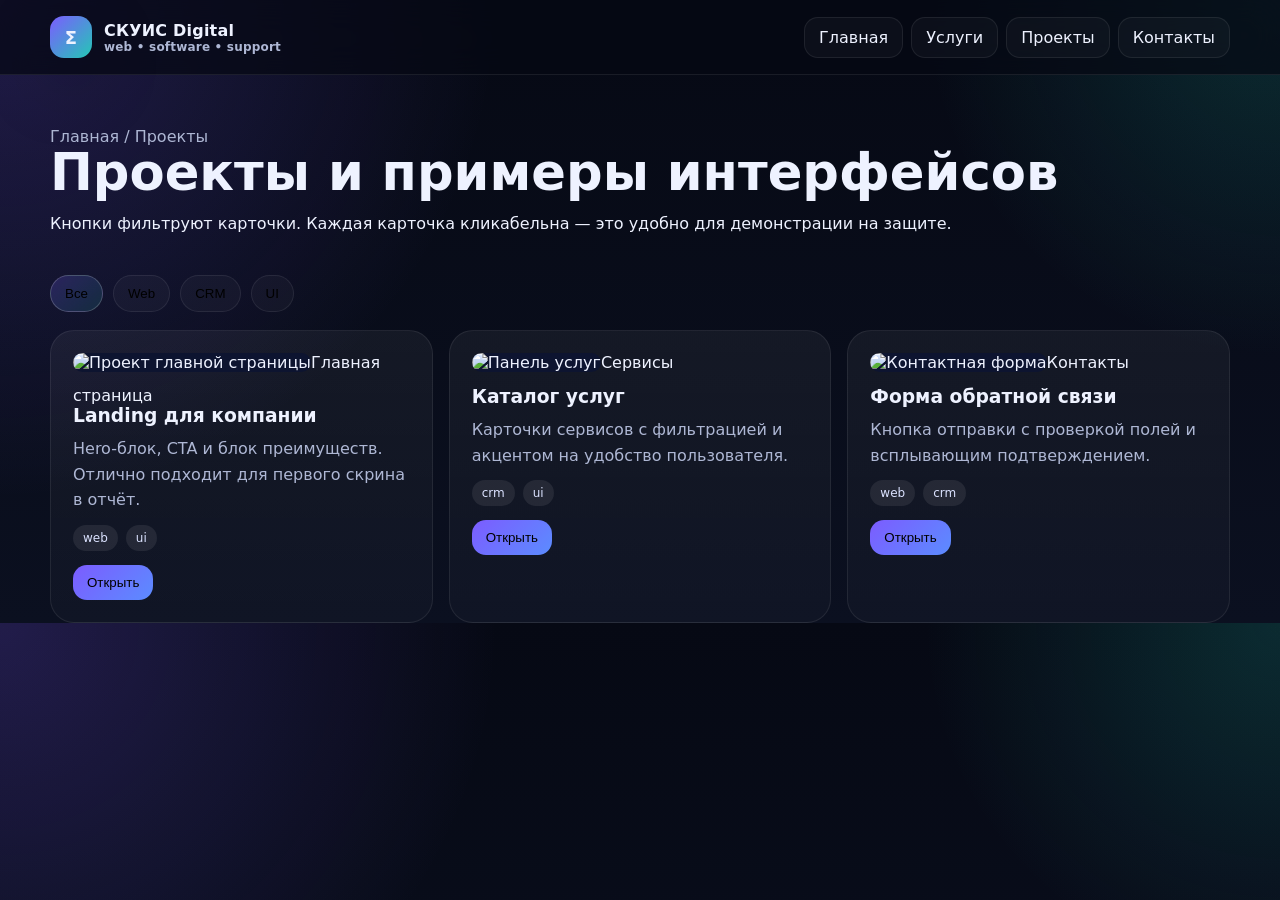
==== projects.html @ 8e1784c7 "Add files via upload" ====
<!doctype html>
<html lang="ru">
<head>
  <meta charset="utf-8" />
  <meta name="viewport" content="width=device-width, initial-scale=1" />
  <title>СКУИС Digital — проекты</title>
  <link rel="stylesheet" href="style.css" />
</head>
<body>

    <div class="nav">
      <div class="container">
        <div class="nav-inner">
          <a class="brand" href="index.html">
            <div class="brand-mark"><span>Σ</span></div>
            <div>
              <div>СКУИС Digital</div>
              <div style="font-size:12px;color:var(--muted)">web • software • support</div>
            </div>
          </a>
          <div class="nav-links">
            <a href="index.html">Главная</a>
            <a href="services.html">Услуги</a>
            <a href="projects.html">Проекты</a>
            <a href="contacts.html">Контакты</a>
          </div>
          <button class="btn nav-toggle" data-menu-toggle>Меню</button>
        </div>
        <div class="mobile-menu">
          <a href="index.html">Главная</a>
          <a href="services.html">Услуги</a>
          <a href="projects.html">Проекты</a>
          <a href="contacts.html">Контакты</a>
        </div>
      </div>
    </div>

<main class="container">
  <div class="page-title">
    <div class="breadcrumbs">Главная / Проекты</div>
    <h1>Проекты и примеры интерфейсов</h1>
    <p class="section-lead">Кнопки фильтруют карточки. Каждая карточка кликабельна — это удобно для демонстрации на защите.</p>
  </div>
  <div class="project-toolbar">
    <button class="tab active" data-filter="all">Все</button>
    <button class="tab" data-filter="web">Web</button>
    <button class="tab" data-filter="crm">CRM</button>
    <button class="tab" data-filter="ui">UI</button>
  </div>
  <section class="project-grid">
    <article class="card project-card" data-project="web ui">
      <img alt="Проект главной страницы" src="data:image/svg+xml;utf8,<svg xmlns='http://www.w3.org/2000/svg' width='1200' height='700'><rect width='100%25' height='100%25' fill='%23131b33'/><circle cx='240' cy='180' r='120' fill='%237c5cff' fill-opacity='.55'/><circle cx='930' cy='170' r='140' fill='%2323c8b5' fill-opacity='.35'/><rect x='120' y='230' width='760' height='280' rx='28' fill='%230b1020' stroke='%23ffffff' stroke-opacity='.08'/><rect x='160' y='270' width='280' height='28' rx='14' fill='%237c5cff'/><rect x='160' y='318' width='540' height='20' rx='10' fill='%23dbe2ff' fill-opacity='.2'/></svg>' />
      <span class="tag">Главная страница</span>
      <h3>Landing для компании</h3>
      <p>Hero-блок, CTA и блок преимуществ. Отлично подходит для первого скрина в отчёт.</p>
      <div class="meta"><span>web</span><span>ui</span></div>
      <div style="margin-top:14px"><button class="btn btn-primary" data-open-modal="Landing page">Открыть</button></div>
    </article>
    <article class="card project-card" data-project="crm ui">
      <img alt="Панель услуг" src="data:image/svg+xml;utf8,<svg xmlns='http://www.w3.org/2000/svg' width='1200' height='700'><rect width='100%25' height='100%25' fill='%23131b33'/><rect x='80' y='80' width='1040' height='540' rx='28' fill='%230d1430' stroke='%23ffffff' stroke-opacity='.08'/><rect x='130' y='130' width='230' height='42' rx='20' fill='%231dd1a1'/><rect x='130' y='200' width='300' height='20' rx='10' fill='%23dbe2ff' fill-opacity='.18'/><rect x='130' y='250' width='860' height='72' rx='18' fill='%23ffffff' fill-opacity='.05'/><rect x='130' y='340' width='860' height='72' rx='18' fill='%23ffffff' fill-opacity='.05'/><rect x='130' y='430' width='860' height='72' rx='18' fill='%23ffffff' fill-opacity='.05'/></svg>' />
      <span class="tag">Сервисы</span>
      <h3>Каталог услуг</h3>
      <p>Карточки сервисов с фильтрацией и акцентом на удобство пользователя.</p>
      <div class="meta"><span>crm</span><span>ui</span></div>
      <div style="margin-top:14px"><button class="btn btn-primary" data-open-modal="Services catalog">Открыть</button></div>
    </article>
    <article class="card project-card" data-project="web crm">
      <img alt="Контактная форма" src="data:image/svg+xml;utf8,<svg xmlns='http://www.w3.org/2000/svg' width='1200' height='700'><rect width='100%25' height='100%25' fill='%23131b33'/><rect x='120' y='100' width='960' height='500' rx='30' fill='%2312182d' stroke='%23ffffff' stroke-opacity='.08'/><rect x='180' y='170' width='420' height='28' rx='14' fill='%237c5cff'/><rect x='180' y='230' width='680' height='26' rx='13' fill='%23dbe2ff' fill-opacity='.18'/><rect x='180' y='280' width='640' height='26' rx='13' fill='%23dbe2ff' fill-opacity='.18'/><rect x='180' y='420' width='220' height='54' rx='18' fill='%2323c8b5'/></svg>' />
      <span class="tag">Контакты</span>
      <h3>Форма обратной связи</h3>
      <p>Кнопка отправки с проверкой полей и всплывающим подтверждением.</p>
      <div class="meta"><span>web</span><span>crm</span></div>
      <div style="margin-top:14px"><button class="btn btn-primary" data-open-modal="Contact form">Открыть</button></div>
    </article>
  </section>
</main>

<div class="toast"></div>
<script src="app.js"></script>
</body>
</html>
---- style.css ----
:root{
  --bg:#0b1020;
  --bg2:#11182d;
  --card:#131b33;
  --card2:#18213d;
  --text:#eef2ff;
  --muted:#aeb7d4;
  --line:rgba(255,255,255,.08);
  --accent:#7c5cff;
  --accent2:#23c8b5;
  --warning:#ffb84d;
  --shadow: 0 24px 70px rgba(0,0,0,.28);
}
*{box-sizing:border-box}
html{scroll-behavior:smooth}
body{
  margin:0;
  font-family: Inter, system-ui, -apple-system, Segoe UI, Roboto, Arial, sans-serif;
  background:
    radial-gradient(circle at top left, rgba(124,92,255,.23), transparent 35%),
    radial-gradient(circle at top right, rgba(35,200,181,.18), transparent 25%),
    linear-gradient(180deg, #060914 0%, var(--bg) 100%);
  color:var(--text);
}
a{color:inherit; text-decoration:none}
.container{width:min(1180px, calc(100% - 32px)); margin:0 auto}
.nav{
  position:sticky; top:0; z-index:50;
  backdrop-filter: blur(16px);
  background: rgba(6,9,20,.72);
  border-bottom:1px solid var(--line);
}
.nav-inner{display:flex; align-items:center; justify-content:space-between; gap:16px; padding:16px 0}
.brand{display:flex; align-items:center; gap:12px; font-weight:800; letter-spacing:.2px}
.brand-mark{
  width:42px; height:42px; border-radius:14px;
  background: linear-gradient(135deg, var(--accent), var(--accent2));
  display:grid; place-items:center; box-shadow: var(--shadow);
}
.brand-mark span{font-size:18px; font-weight:900}
.nav-links{display:flex; align-items:center; gap:8px; flex-wrap:wrap}
.nav-links a, .btn{
  border:1px solid var(--line); background:rgba(255,255,255,.03);
  padding:10px 14px; border-radius:14px; transition:.2s ease; cursor:pointer;
}
.nav-links a:hover, .btn:hover{transform: translateY(-1px); border-color: rgba(255,255,255,.18); background:rgba(255,255,255,.06)}
.btn-primary{background: linear-gradient(135deg, var(--accent), #5b8cff); border:none}
.btn-secondary{background: linear-gradient(135deg, rgba(35,200,181,.18), rgba(35,200,181,.08));}
.hero{padding:56px 0 28px}
.hero-grid{display:grid; grid-template-columns: 1.2fr .8fr; gap:24px; align-items:stretch}
.panel{
  border:1px solid var(--line); background: linear-gradient(180deg, rgba(255,255,255,.04), rgba(255,255,255,.025));
  border-radius:28px; box-shadow: var(--shadow);
}
.hero-copy{padding:34px}
.kicker{display:inline-flex; align-items:center; gap:10px; color:var(--muted); font-size:14px; letter-spacing:.14em; text-transform:uppercase}
.kicker:before{content:''; width:10px; height:10px; border-radius:99px; background:var(--accent2); box-shadow:0 0 0 6px rgba(35,200,181,.12)}
h1{font-size: clamp(38px, 5vw, 70px); line-height:1.02; margin:16px 0 18px}
.lead{color:var(--muted); font-size:18px; line-height:1.6; max-width:58ch}
.hero-actions{display:flex; gap:12px; flex-wrap:wrap; margin-top:26px}
.stats{display:grid; grid-template-columns:repeat(3,1fr); gap:12px; margin-top:28px}
.stat{padding:18px; border-radius:22px; background:rgba(255,255,255,.04); border:1px solid var(--line)}
.stat b{display:block; font-size:24px; margin-bottom:6px}
.stat span{color:var(--muted); font-size:14px}
.hero-side{padding:20px; display:grid; gap:14px}
.mini-card{padding:18px; border-radius:22px; background: linear-gradient(180deg, rgba(124,92,255,.15), rgba(255,255,255,.03)); border:1px solid var(--line)}
.code-window{padding:18px; border-radius:22px; background:linear-gradient(180deg, #0d1430, #090d1b); border:1px solid rgba(255,255,255,.08)}
.window-top{display:flex; gap:8px; margin-bottom:14px}
.dot{width:10px;height:10px;border-radius:50%}
.dot.red{background:#ff6b6b}.dot.yellow{background:#ffd166}.dot.green{background:#1dd1a1}
.code{font-family: ui-monospace, SFMono-Regular, Menlo, Consolas, monospace; color:#bfe9ff; font-size:13px; line-height:1.6; white-space:pre-wrap}
.section{padding:28px 0}
.section h2{margin:0 0 14px; font-size:32px}
.section p.section-lead{margin:0 0 20px; color:var(--muted); max-width:72ch; line-height:1.6}
.grid-3{display:grid; grid-template-columns:repeat(3,1fr); gap:16px}
.card{padding:22px; border-radius:24px; background: linear-gradient(180deg, rgba(255,255,255,.05), rgba(255,255,255,.025)); border:1px solid var(--line)}
.card h3{margin:0 0 10px}
.card p{margin:0; color:var(--muted); line-height:1.6}
.tag{display:inline-block; margin-bottom:12px; padding:6px 10px; border-radius:999px; background:rgba(124,92,255,.15); color:#d8ceff; font-size:12px}
.split{display:grid; grid-template-columns: 1fr 1fr; gap:18px; align-items:start}
.list{display:grid; gap:10px}
.item{display:flex; gap:12px; align-items:flex-start; padding:14px 16px; border-radius:18px; background:rgba(255,255,255,.03); border:1px solid var(--line)}
.check{width:24px;height:24px;border-radius:8px;background:rgba(35,200,181,.16); color:#8ff4e8; display:grid; place-items:center; font-weight:900; flex:none; margin-top:1px}
.footer{padding:32px 0 54px; color:var(--muted); border-top:1px solid var(--line); margin-top:12px}
.hero-graphic{padding:16px; display:grid; place-items:center}
.canvas{
  width:100%; min-height:360px; border-radius:26px; position:relative; overflow:hidden;
  background:
    radial-gradient(circle at 20% 20%, rgba(124,92,255,.32), transparent 24%),
    radial-gradient(circle at 80% 24%, rgba(35,200,181,.24), transparent 22%),
    linear-gradient(180deg, rgba(14,20,40,.95), rgba(7,11,20,.98));
  border:1px solid rgba(255,255,255,.08);
}
.orb{position:absolute; border-radius:50%; filter: blur(2px)}
.orb.one{width:140px;height:140px; left:16px; top:22px; background:radial-gradient(circle at 30% 30%, rgba(255,255,255,.25), transparent 32%), linear-gradient(135deg, rgba(124,92,255,.65), rgba(35,200,181,.25))}
.orb.two{width:100px;height:100px; right:22px; top:42px; background:linear-gradient(135deg, rgba(35,200,181,.55), rgba(124,92,255,.2))}
.orb.three{width:180px;height:180px; right:40px; bottom:18px; background:radial-gradient(circle, rgba(255,255,255,.15), transparent 55%), linear-gradient(135deg, rgba(91,140,255,.45), rgba(124,92,255,.18))}
.mock-grid{position:absolute; inset:22px; border-radius:22px; background: linear-gradient(180deg, rgba(255,255,255,.06), rgba(255,255,255,.02)); border:1px solid rgba(255,255,255,.08); padding:18px; display:grid; grid-template-columns:1fr 1fr; grid-template-rows:auto 1fr auto; gap:12px}
.mock-top{grid-column:1/3; display:flex; justify-content:space-between; align-items:center}
.pill{padding:8px 12px; border-radius:999px; background:rgba(255,255,255,.08); font-size:12px; color:#d8def7}
.dashboard{grid-column:1/3; display:grid; grid-template-columns:1.1fr .9fr; gap:12px; min-height:260px}
.box{border-radius:18px; border:1px solid rgba(255,255,255,.08); background:rgba(5,10,20,.42); padding:14px}
.bar{height:12px; border-radius:999px; background:linear-gradient(90deg, var(--accent), var(--accent2)); margin:10px 0}
.chart{display:grid; align-items:end; grid-template-columns:repeat(6,1fr); gap:8px; height:100%}
.chart div{border-radius:12px 12px 6px 6px; background:linear-gradient(180deg, rgba(35,200,181,.95), rgba(124,92,255,.75))}
.nav-toggle{display:none}
.mobile-menu{display:none}
.page-title{padding:42px 0 14px}
.page-title h1{font-size: clamp(34px, 4vw, 54px); margin:0}
.breadcrumbs{color:var(--muted); margin-top:10px}
.service-tabs{display:flex; flex-wrap:wrap; gap:10px; margin-bottom:18px}
.tab{padding:10px 14px; border-radius:999px; border:1px solid var(--line); background:rgba(255,255,255,.03); cursor:pointer}
.tab.active{background:linear-gradient(135deg, rgba(124,92,255,.22), rgba(35,200,181,.14)); border-color: rgba(255,255,255,.2)}
.project-toolbar{display:flex; gap:10px; flex-wrap:wrap; margin:12px 0 18px}
.project-grid{display:grid; grid-template-columns:repeat(3,1fr); gap:16px}
.project-card{overflow:hidden}
.project-card img{width:100%; height:170px; object-fit:cover; border-radius:18px; margin-bottom:14px; background:#0d1430}
.project-card .meta{display:flex; gap:8px; flex-wrap:wrap; margin-top:12px}
.meta span{font-size:12px; padding:6px 10px; border-radius:999px; background:rgba(255,255,255,.08); color:#dbe2ff}
.form{display:grid; gap:12px}
.input, textarea, select{
  width:100%; background:rgba(255,255,255,.04); border:1px solid var(--line); color:var(--text);
  padding:14px 16px; border-radius:16px; font:inherit;
}
textarea{min-height:130px; resize:vertical}
.helper{color:var(--muted); font-size:14px}
.toast{position:fixed; right:20px; bottom:20px; z-index:80; background:rgba(13,18,34,.94); border:1px solid rgba(255,255,255,.1); padding:14px 16px; border-radius:16px; box-shadow: var(--shadow); display:none}
.toast.show{display:block; animation: pop .25s ease}
@keyframes pop{from{transform:translateY(12px); opacity:.2}to{transform:none; opacity:1}}
@media (max-width: 980px){
  .hero-grid,.split,.grid-3,.project-grid{grid-template-columns:1fr}
  .stats{grid-template-columns:1fr}
  .nav-links{display:none}
  .nav-toggle{display:inline-flex}
  .mobile-menu{display:none; padding-bottom:16px}
  .mobile-menu.open{display:grid; gap:8px}
  .mobile-menu a{padding:12px 14px; border-radius:14px; background:rgba(255,255,255,.03); border:1px solid var(--line)}
}
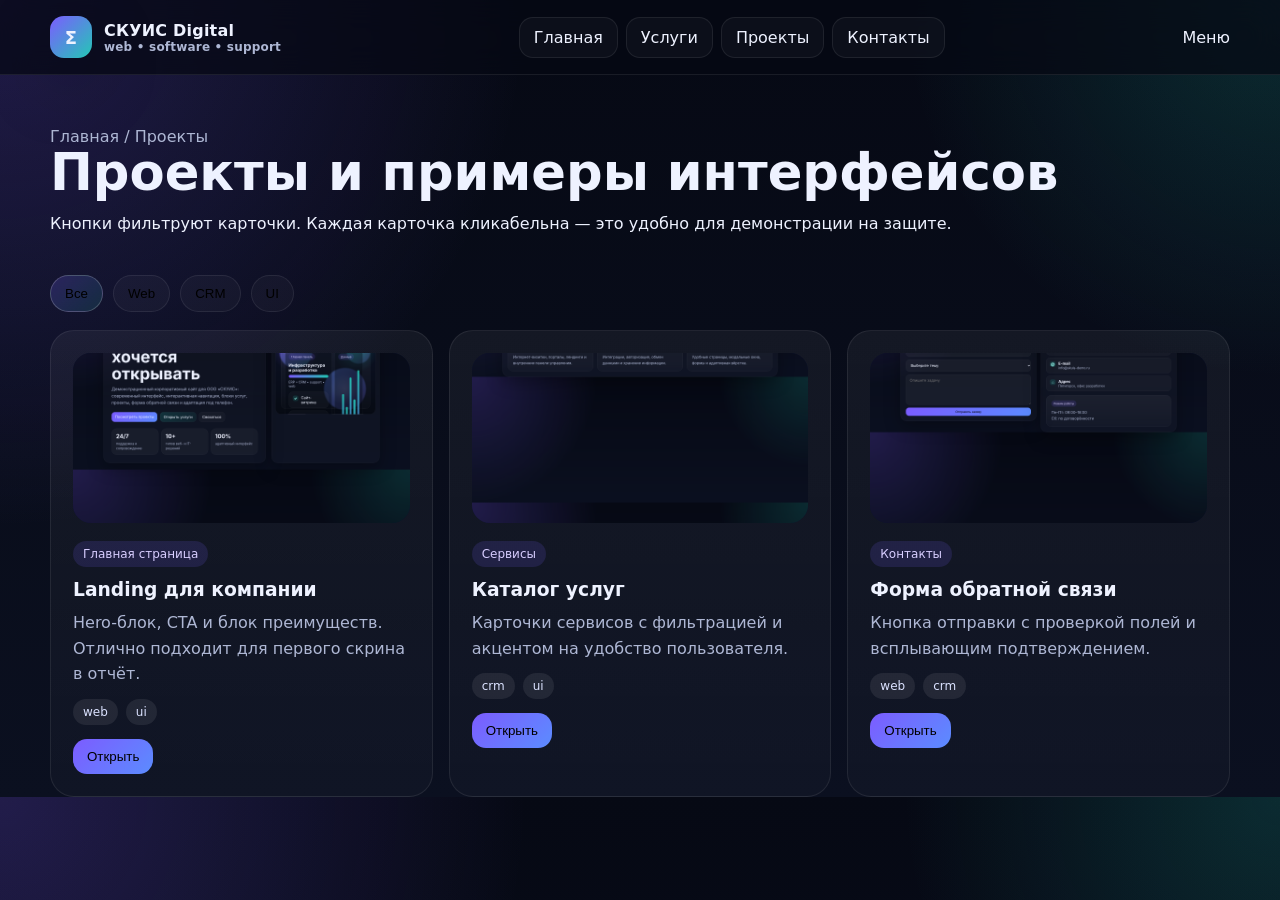
==== commit 162e1f9f: "Refactor projects.html structure and content" ====
--- a/projects.html
+++ b/projects.html
@@ -1,81 +1,92 @@
 <!doctype html>
+
 <html lang="ru">
 <head>
-  <meta charset="utf-8" />
-  <meta name="viewport" content="width=device-width, initial-scale=1" />
-  <title>СКУИС Digital — проекты</title>
-  <link rel="stylesheet" href="style.css" />
+<meta charset="utf-8">
+<meta name="viewport" content="width=device-width, initial-scale=1">
+<title>СКУИС Digital — проекты</title>
+<link rel="stylesheet" href="style.css">
 </head>
 <body>
+<div class="nav">
+<div class="container">
+<div class="nav-inner">
+<a class="brand" href="index.html">
+<div class="brand-mark"><span>Σ</span></div>
+<div>
+<div>СКУИС Digital</div>
+<div style="font-size:12px;color:var(--muted)">web • software • support</div>
+</div>
+</a>
+<div class="nav-links">
+<a href="index.html">Главная</a>
+<a href="services.html">Услуги</a>
+<a href="projects.html">Проекты</a>
+<a href="contacts.html">Контакты</a>
+</div>
 
-    <div class="nav">
-      <div class="container">
-        <div class="nav-inner">
-          <a class="brand" href="index.html">
-            <div class="brand-mark"><span>Σ</span></div>
-            <div>
-              <div>СКУИС Digital</div>
-              <div style="font-size:12px;color:var(--muted)">web • software • support</div>
-            </div>
-          </a>
-          <div class="nav-links">
-            <a href="index.html">Главная</a>
-            <a href="services.html">Услуги</a>
-            <a href="projects.html">Проекты</a>
-            <a href="contacts.html">Контакты</a>
-          </div>
-          <button class="btn nav-toggle" data-menu-toggle>Меню</button>
-        </div>
-        <div class="mobile-menu">
-          <a href="index.html">Главная</a>
-          <a href="services.html">Услуги</a>
-          <a href="projects.html">Проекты</a>
-          <a href="contacts.html">Контакты</a>
-        </div>
-      </div>
-    </div>
+Меню
 
+</div>
+</div>
+</div>
 <main class="container">
-  <div class="page-title">
-    <div class="breadcrumbs">Главная / Проекты</div>
-    <h1>Проекты и примеры интерфейсов</h1>
-    <p class="section-lead">Кнопки фильтруют карточки. Каждая карточка кликабельна — это удобно для демонстрации на защите.</p>
-  </div>
-  <div class="project-toolbar">
-    <button class="tab active" data-filter="all">Все</button>
-    <button class="tab" data-filter="web">Web</button>
-    <button class="tab" data-filter="crm">CRM</button>
-    <button class="tab" data-filter="ui">UI</button>
-  </div>
-  <section class="project-grid">
-    <article class="card project-card" data-project="web ui">
-      <img alt="Проект главной страницы" src="data:image/svg+xml;utf8,<svg xmlns='http://www.w3.org/2000/svg' width='1200' height='700'><rect width='100%25' height='100%25' fill='%23131b33'/><circle cx='240' cy='180' r='120' fill='%237c5cff' fill-opacity='.55'/><circle cx='930' cy='170' r='140' fill='%2323c8b5' fill-opacity='.35'/><rect x='120' y='230' width='760' height='280' rx='28' fill='%230b1020' stroke='%23ffffff' stroke-opacity='.08'/><rect x='160' y='270' width='280' height='28' rx='14' fill='%237c5cff'/><rect x='160' y='318' width='540' height='20' rx='10' fill='%23dbe2ff' fill-opacity='.2'/></svg>' />
-      <span class="tag">Главная страница</span>
-      <h3>Landing для компании</h3>
-      <p>Hero-блок, CTA и блок преимуществ. Отлично подходит для первого скрина в отчёт.</p>
-      <div class="meta"><span>web</span><span>ui</span></div>
-      <div style="margin-top:14px"><button class="btn btn-primary" data-open-modal="Landing page">Открыть</button></div>
-    </article>
-    <article class="card project-card" data-project="crm ui">
-      <img alt="Панель услуг" src="data:image/svg+xml;utf8,<svg xmlns='http://www.w3.org/2000/svg' width='1200' height='700'><rect width='100%25' height='100%25' fill='%23131b33'/><rect x='80' y='80' width='1040' height='540' rx='28' fill='%230d1430' stroke='%23ffffff' stroke-opacity='.08'/><rect x='130' y='130' width='230' height='42' rx='20' fill='%231dd1a1'/><rect x='130' y='200' width='300' height='20' rx='10' fill='%23dbe2ff' fill-opacity='.18'/><rect x='130' y='250' width='860' height='72' rx='18' fill='%23ffffff' fill-opacity='.05'/><rect x='130' y='340' width='860' height='72' rx='18' fill='%23ffffff' fill-opacity='.05'/><rect x='130' y='430' width='860' height='72' rx='18' fill='%23ffffff' fill-opacity='.05'/></svg>' />
-      <span class="tag">Сервисы</span>
-      <h3>Каталог услуг</h3>
-      <p>Карточки сервисов с фильтрацией и акцентом на удобство пользователя.</p>
-      <div class="meta"><span>crm</span><span>ui</span></div>
-      <div style="margin-top:14px"><button class="btn btn-primary" data-open-modal="Services catalog">Открыть</button></div>
-    </article>
-    <article class="card project-card" data-project="web crm">
-      <img alt="Контактная форма" src="data:image/svg+xml;utf8,<svg xmlns='http://www.w3.org/2000/svg' width='1200' height='700'><rect width='100%25' height='100%25' fill='%23131b33'/><rect x='120' y='100' width='960' height='500' rx='30' fill='%2312182d' stroke='%23ffffff' stroke-opacity='.08'/><rect x='180' y='170' width='420' height='28' rx='14' fill='%237c5cff'/><rect x='180' y='230' width='680' height='26' rx='13' fill='%23dbe2ff' fill-opacity='.18'/><rect x='180' y='280' width='640' height='26' rx='13' fill='%23dbe2ff' fill-opacity='.18'/><rect x='180' y='420' width='220' height='54' rx='18' fill='%2323c8b5'/></svg>' />
-      <span class="tag">Контакты</span>
-      <h3>Форма обратной связи</h3>
-      <p>Кнопка отправки с проверкой полей и всплывающим подтверждением.</p>
-      <div class="meta"><span>web</span><span>crm</span></div>
-      <div style="margin-top:14px"><button class="btn btn-primary" data-open-modal="Contact form">Открыть</button></div>
-    </article>
-  </section>
+<div class="page-title">
+<div class="breadcrumbs">Главная / Проекты</div>
+<h1>Проекты и примеры интерфейсов</h1>
+<p class="section-lead">
+Кнопки фильтруют карточки. Каждая карточка кликабельна — это удобно для демонстрации на защите.
+</p>
+</div>
+<div class="project-toolbar">
+<button class="tab active" data-filter="all">Все</button>
+<button class="tab" data-filter="web">Web</button>
+<button class="tab" data-filter="crm">CRM</button>
+<button class="tab" data-filter="ui">UI</button>
+</div>
+<section class="project-grid">
+<article class="card project-card" data-project="web ui">
+<img src="home.png" alt="Главная страница">
+<span class="tag">Главная страница</span>
+<h3>Landing для компании</h3>
+<p>Hero-блок, CTA и блок преимуществ. Отлично подходит для первого скрина в отчёт.</p>
+<div class="meta">
+<span>web</span>
+<span>ui</span>
+</div>
+<div style="margin-top:14px">
+<button class="btn btn-primary">Открыть</button>
+</div>
+</article>
+<article class="card project-card" data-project="crm ui">
+<img src="services.png" alt="Панель услуг">
+<span class="tag">Сервисы</span>
+<h3>Каталог услуг</h3>
+<p>Карточки сервисов с фильтрацией и акцентом на удобство пользователя.</p>
+<div class="meta">
+<span>crm</span>
+<span>ui</span>
+</div>
+<div style="margin-top:14px">
+<button class="btn btn-primary">Открыть</button>
+</div>
+</article>
+<article class="card project-card" data-project="web crm">
+<img src="contacts.png" alt="Контактная форма">
+<span class="tag">Контакты</span>
+<h3>Форма обратной связи</h3>
+<p>Кнопка отправки с проверкой полей и всплывающим подтверждением.</p>
+<div class="meta">
+<span>web</span>
+<span>crm</span>
+</div>
+<div style="margin-top:14px">
+<button class="btn btn-primary">Открыть</button>
+</div>
+</article>
+</section>
 </main>
-
 <div class="toast"></div>
 <script src="app.js"></script>
 </body>
-</html>+</html>
